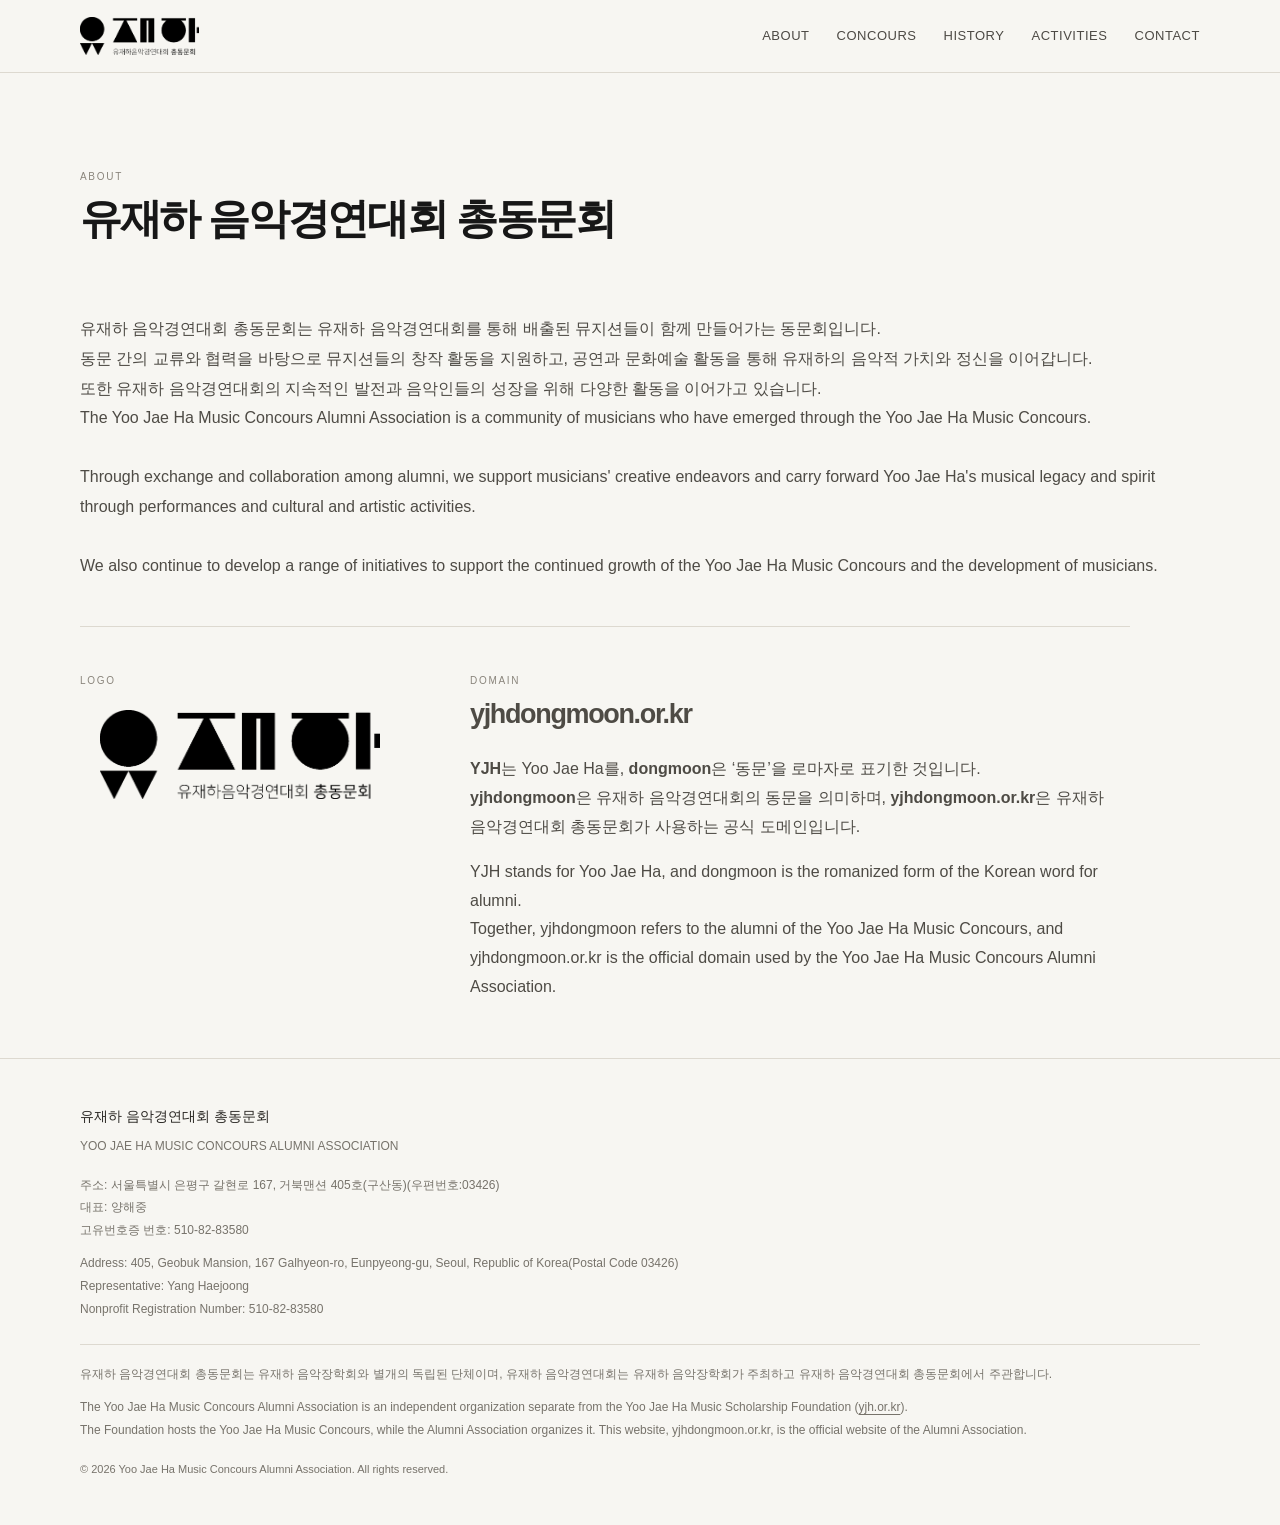
==== about.html @ 96e27803 "Update about.html" ====
<!doctype html><html lang="ko"><head><meta charset="utf-8"><meta name="viewport" content="width=device-width,initial-scale=1"><title>About | 유재하 음악경연대회 총동문회</title><meta name="description" content="유재하 음악경연대회 총동문회 공식 웹사이트"><link rel="stylesheet" href="style.css"></head><body><header class="site-header"><div class="container nav">
<a class="logo" href="index.html"><img src="images/logo.png" alt="유재하 음악경연대회 총동문회"></a>
<nav class="nav-links"><a href="about.html">ABOUT</a><a href="concours.html">CONCOURS</a><a href="history.html">HISTORY</a><a href="activities.html">ACTIVITIES</a><a href="contact.html">CONTACT</a></nav>
</div></header><main>
<section class="page-hero"><div class="container"><div class="eyebrow">ABOUT</div><h1 class="page-title">유재하 음악경연대회 총동문회</h1></div></section>
<section><div class="container"><div class="text">
<p>유재하 음악경연대회 총동문회는 유재하 음악경연대회를 통해 배출된 뮤지션들이 함께 만들어가는 동문회입니다.</p>
<p>동문 간의 교류와 협력을 바탕으로 뮤지션들의 창작 활동을 지원하고, 공연과 문화예술 활동을 통해 유재하의 음악적 가치와 정신을 이어갑니다.</p>
<p>또한 유재하 음악경연대회의 지속적인 발전과 음악인들의 성장을 위해 다양한 활동을 이어가고 있습니다.</p>
  <p>
  The Yoo Jae Ha Music Concours Alumni Association is a community of musicians who have emerged through the Yoo Jae Ha Music Concours.<br><br>
  Through exchange and collaboration among alumni, we support musicians' creative endeavors and carry forward Yoo Jae Ha's musical legacy and spirit through performances and cultural and artistic activities.<br><br>
  We also continue to develop a range of initiatives to support the continued growth of the Yoo Jae Ha Music Concours and the development of musicians.
</p>
</div>
  
<div class="identity">
  <div class="identity-logo">
    <div class="section-label">LOGO</div>
    <img src="images/logo.png" alt="유재하 음악경연대회 총동문회 로고">
  </div>
<div class="identity-copy">
  <div class="section-label">DOMAIN
  </div><h2>yjhdongmoon.or.kr</h2>
  
 <p><strong>YJH</strong>는 Yoo Jae Ha를, <strong>dongmoon</strong>은 ‘동문’을 로마자로 표기한 것입니다.
  <br>
  <strong>yjhdongmoon</strong>은 유재하 음악경연대회의 동문을 의미하며, <strong>yjhdongmoon.or.kr</strong>은 유재하 음악경연대회 총동문회가 사용하는 공식 도메인입니다.</p>
  <p>
  YJH stands for Yoo Jae Ha, and dongmoon is the romanized form of the
  Korean word for alumni.<br>
  Together, yjhdongmoon refers to the alumni of the Yoo Jae Ha Music Concours,
  and yjhdongmoon.or.kr is the official domain used by the Yoo Jae Ha Music
  Concours Alumni Association.
  </p>
</div></div></section>
  
</main><footer class="footer">
  <div class="container">
    <div class="footer-name">유재하 음악경연대회 총동문회</div>
    <div>YOO JAE HA MUSIC CONCOURS ALUMNI ASSOCIATION</div>

    <div class="footer-details">
      <div>주소: 서울특별시 은평구 갈현로 167, 거북맨션 405호(구산동)(우편번호:03426)</div>
      <div>대표: 양해중</div>
      <div>고유번호증 번호: 510-82-83580</div>
    </div>

    <div class="footer-details footer-details-en">
      <div>Address: 405, Geobuk Mansion, 167 Galhyeon-ro, Eunpyeong-gu, Seoul, Republic of Korea(Postal Code 03426)</div>
      <div>Representative: Yang Haejoong</div>
      <div>Nonprofit Registration Number: 510-82-83580</div>
    </div>

    <div class="footer-relationship">
      <p>
        유재하 음악경연대회 총동문회는 유재하 음악장학회와 별개의 독립된 단체이며,
        유재하 음악경연대회는 유재하 음악장학회가 주최하고 유재하 음악경연대회 총동문회에서 주관합니다.
      </p>
      <p>
        The Yoo Jae Ha Music Concours Alumni Association is an independent organization separate from the Yoo Jae Ha Music Scholarship Foundation
        (<a href="https://yjh.or.kr/">yjh.or.kr</a>).
        <br>
        The Foundation hosts the Yoo Jae Ha Music Concours, while the Alumni Association organizes it. This website, yjhdongmoon.or.kr, is the official website of the Alumni Association.
      </p>
    </div>

    <div class="footer-copyright">
      © 2026 Yoo Jae Ha Music Concours Alumni Association. All rights reserved.
    </div>
  </div>
</footer>
---- style.css ----
:root{--bg:#f7f6f2;--ink:#171717;--muted:#77736b;--line:#ddd9d0;--panel:#ece9e2}
*{box-sizing:border-box}html{scroll-behavior:smooth}
body{margin:0;background:var(--bg);color:var(--ink);font-family:-apple-system,BlinkMacSystemFont,"Apple SD Gothic Neo","Noto Sans KR","Malgun Gothic",sans-serif;line-height:1.8}
a{color:inherit;text-decoration:none}img{max-width:100%;display:block}
.container{width:min(1120px,90%);margin:auto}
.site-header{position:sticky;top:0;z-index:20;background:rgba(247,246,242,.94);backdrop-filter:blur(14px);border-bottom:1px solid var(--line)}
.nav{min-height:72px;display:flex;align-items:center;justify-content:space-between;gap:30px}
.logo img{height:38px;width:auto}.nav-links{display:flex;gap:27px;flex-wrap:wrap;font-size:13px;letter-spacing:.04em;color:#4d4a45}
.nav-links a:hover{color:#000}
.hero{min-height:calc(100vh - 72px);display:flex;align-items:center;position:relative;background-image:linear-gradient(rgba(0,0,0,.48),rgba(0,0,0,.58)),url("images/36th-group.jpg");background-size:cover;background-position:center}
.hero-inner{padding:100px 0;color:#fff}.hero-kicker{font-size:12px;letter-spacing:.18em;text-transform:uppercase;margin-bottom:24px;opacity:.86}
.hero h1{font-size:clamp(40px,6vw,78px);line-height:1.08;letter-spacing:-.065em;margin:0 0 16px;font-weight:700}
.english{font-size:13px;letter-spacing:.12em;opacity:.9;margin-bottom:30px}.official{display:inline-block;border:1px solid rgba(255,255,255,.72);padding:7px 13px;border-radius:999px;font-size:11px}
.page-hero{padding:95px 0 30px;border-bottom:0}
.eyebrow,.section-label{font-size:10px;letter-spacing:.17em;color:#8a857c;margin-bottom: 0.5rem;text-transform:uppercase}
h1.page-title{font-size:clamp(30px,4vw,48px);letter-spacing:-.055em;line-height:1.2;margin:0}
h2{font-size:27px;letter-spacing:-.05em;line-height:1.25;margin:0 0 24px}
h3{font-size:19px;line-height:1.35;margin:0 0 14px}
section{padding:40px 0;border-bottom:1px solid var(--line)}
.lead{max-width:800px;font-size:18px;color:#4e4b45}.text{max-width:none;color:#4e4b45}.text p{margin:0;}

.identity-logo{
  display:block;
  background:transparent;
  border:0;
  padding:0;
}

.identity-logo .section-label{
  margin-bottom:20px;
}

.identity-logo img{
  width:280px;
  height:auto;
  margin:0 auto;
}

.identity-card{padding:28px;background:var(--panel)}.identity-card img{width:170px;margin:auto}.identity-copy{color:#4e4b45}
.fact-grid{display:grid;grid-template-columns:repeat(3,1fr);gap:16px;margin-top:40px}.fact{padding:24px;background:var(--panel)}.fact strong{display:block;font-size:28px;margin-bottom:5px}
.cards{display:grid;grid-template-columns:repeat(3,1fr);gap:18px;margin-top:40px}.card{padding:26px;background:#fff;border:1px solid var(--line)}.card p{color:#65615a;font-size:14px}
.archive-note {
  margin-top: 35px;
  padding: 26px;
  background: var(--panel);
  color: #5b5750;
}
.button{display:inline-block;margin-top:18px;padding:10px 16px;border:1px solid #bbb6ac;border-radius:999px;font-size:13px}
.activity{padding:45px 0;border-top:1px solid #cfcac0}.activity:first-child{border-top:0}
.poster-grid{
  display:grid;
  grid-template-columns:repeat(3,minmax(0,1fr));
  gap:18px;
  width:100%;
  margin-top:25px;
}

.poster-grid img{
  width:100%;
  aspect-ratio:1 / 1;
  object-fit:cover;
  object-position:top;
}
.youtube{display:grid;grid-template-columns:repeat(2,1fr);gap:18px;margin-top:25px}.youtube iframe{width:100%;aspect-ratio:16/9;border:0}
.instagram-box{padding:32px;background:var(--panel);margin-top:35px}.instagram-placeholder{border:1px dashed #aaa397;padding:42px;text-align:center;color:#6e6961}
.contact-list{max-width:800px;border-top:1px solid #cfcac0}.contact-item{display:grid;grid-template-columns:150px 1fr;gap:20px;padding:20px 0;border-bottom:1px solid #cfcac0}
.contact-label{color:#888178;font-size:12px;letter-spacing:.08em}.contact-value{font-size:15px}
.footer{padding:45px 0;color:#77736b;font-size:12px}.footer-name{color:#282622;font-size:14px;margin-bottom:7px}
@media(max-width:760px){
.nav{padding:16px 0;align-items:flex-start;flex-direction:column}
.nav-links{gap:13px 18px}
.hero{min-height:78vh}
.hero-inner{padding:75px 0}
  
section{padding:40px 0}

.fact-grid,.cards{grid-template-columns:1fr}
.poster-grid,.youtube{grid-template-columns:1fr}
.contact-item{grid-template-columns:1fr;gap:4px}
}

/* V5 refinements */
.page-hero{border-bottom:0}
h1.page-title{font-size:clamp(27px,3.4vw,42px)}
.text,.identity-copy,.archive-note,.activity,.contact-list{word-break:keep-all;overflow-wrap:break-word}
.fact-grid.two{grid-template-columns:repeat(2,1fr)}
.project-lines p {
  display: grid;
  grid-template-columns: 120px 1fr;
  align-items: baseline;
  margin: 0 0 8px;
}

.project-lines strong {
  display: block;
  font-size: inherit;
  letter-spacing: .08em;
  color: #888178;
  font-weight: 600;
}
.activity{border-top:0}

/* ========================================
   PAGE-SPECIFIC REFINEMENTS
   ======================================== */

/* ABOUT */
.text{
  max-width:none;
}

.identity{
  display:grid;
  grid-template-columns:320px 1fr;
  gap:70px;
  align-items:start;
  max-width:1050px;
  margin-top:45px;
  padding-top:45px;
  border-top:1px solid var(--line);
}

.identity-logo{
  display:flex;
  flex-direction:column;
  align-items:center;
  justify-content:center;
  background:transparent;
  border:0;
  padding:0;
}

.identity-logo .section-label{
  align-self:flex-start;
  margin-bottom:20px;
}

.identity-logo img{
  width:280px;
  height:auto;
}


/* CONCOURS */
.concours-content{
  max-width:1050px;
}

.concours-content p{
  margin:0 0 18px;
}

.concours-content p.space-after{
  margin-bottom:30px;
}

.concours-content p:last-child{
  margin-bottom:0;
}


/* HISTORY */
.history-content {
  max-width: 1050px;
  padding-top: 50px;
}

.history-content p{
  margin:0 0 18px;
}

.history-content p.space-after{
  margin-bottom:30px;
}

.history-content p:last-child{
  margin-bottom:0;
}

.history-summary {
  max-width: nonepx;
  padding-top: 50px !important;
}

.history-summary p {
  margin: 0 0 18px;
}

.history-summary p.space-after {
  margin-bottom: 30px;
}

.history-summary p:last-child {
  margin-bottom: 0;
}

/* ACTIVITIES */
.activity + .activity{
  border-top:1px solid var(--line);
  padding-top:45px;
  margin-top:45px;
}


/* CONTACT */
.contact-list{
  margin-bottom:70px;
}

@media(max-width:760px){
  .fact-grid.two{
    grid-template-columns:1fr;
  }

  .page-hero{
    padding:78px 0 30px;
  }

  .identity{
    grid-template-columns:1fr;
    gap:35px;
    max-width:100%;
    margin-top:35px;
    padding-top:35px;
  }

  .identity-logo{
    align-items:flex-start;
  }

  .identity-logo img{
    width:260px;
    margin:auto;
  }

.text,
.concours-content,
.history-content,
.history-summary {
  max-width: 100%;
}
}


/* V6: Korean text wraps by words, with natural mobile line breaks. */
.text p, .project-lines p, .identity-copy p, .history-content p, .concours-content p { word-break: keep-all; overflow-wrap: break-word; }
.about-compact, .text { line-height: 1.85; }
/* FOOTER: organization details */
.footer-details {
  margin-top: 16px;
  line-height: 1.9;
  overflow-wrap: anywhere;
}

.footer-details-en {
  margin-top: 10px;
}

.footer-relationship {
  margin-top: 24px;
  padding-top: 18px;
  border-top: 1px solid var(--line);
  font-size: 12px;
  line-height: 1.9;
  overflow-wrap: anywhere;
}

.footer-relationship p {
  margin: 0 0 10px;
}

.footer-relationship p:last-child {
  margin-bottom: 0;
}

.footer-relationship a {
  text-decoration: underline;
  text-underline-offset: 3px;
}

.footer-copyright {
  margin-top: 18px;
  font-size: 11px;
}

@media (max-width: 760px) {
  .footer {
    padding: 35px 0;
  }

  .footer-details,
  .footer-relationship {
    overflow-wrap: anywhere;
    word-break: normal;
  }
}
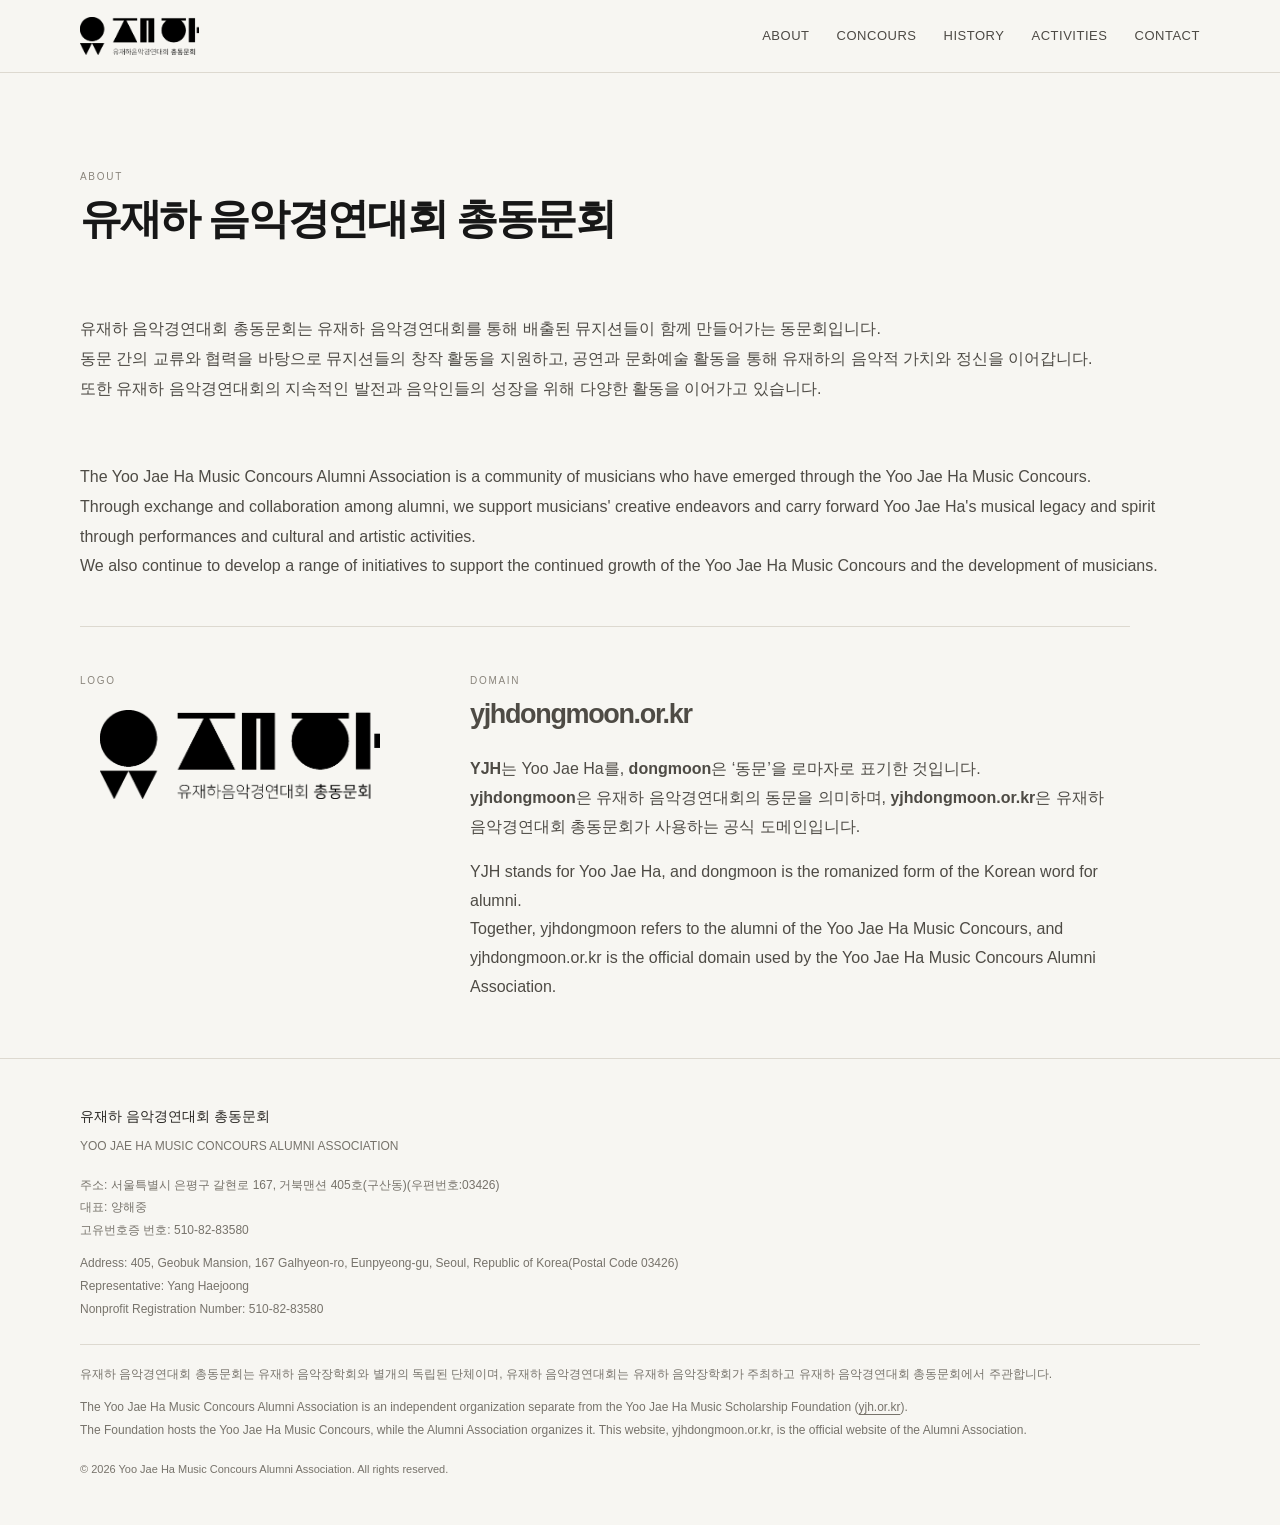
==== commit 293dd430: "Update about.html" ====
--- a/about.html
+++ b/about.html
@@ -7,9 +7,9 @@
 <p>유재하 음악경연대회 총동문회는 유재하 음악경연대회를 통해 배출된 뮤지션들이 함께 만들어가는 동문회입니다.</p>
 <p>동문 간의 교류와 협력을 바탕으로 뮤지션들의 창작 활동을 지원하고, 공연과 문화예술 활동을 통해 유재하의 음악적 가치와 정신을 이어갑니다.</p>
 <p>또한 유재하 음악경연대회의 지속적인 발전과 음악인들의 성장을 위해 다양한 활동을 이어가고 있습니다.</p>
-  <p>
-  The Yoo Jae Ha Music Concours Alumni Association is a community of musicians who have emerged through the Yoo Jae Ha Music Concours.<br><br>
-  Through exchange and collaboration among alumni, we support musicians' creative endeavors and carry forward Yoo Jae Ha's musical legacy and spirit through performances and cultural and artistic activities.<br><br>
+  <br><br>
+  The Yoo Jae Ha Music Concours Alumni Association is a community of musicians who have emerged through the Yoo Jae Ha Music Concours.<br>
+  Through exchange and collaboration among alumni, we support musicians' creative endeavors and carry forward Yoo Jae Ha's musical legacy and spirit through performances and cultural and artistic activities.<br>
   We also continue to develop a range of initiatives to support the continued growth of the Yoo Jae Ha Music Concours and the development of musicians.
 </p>
 </div>
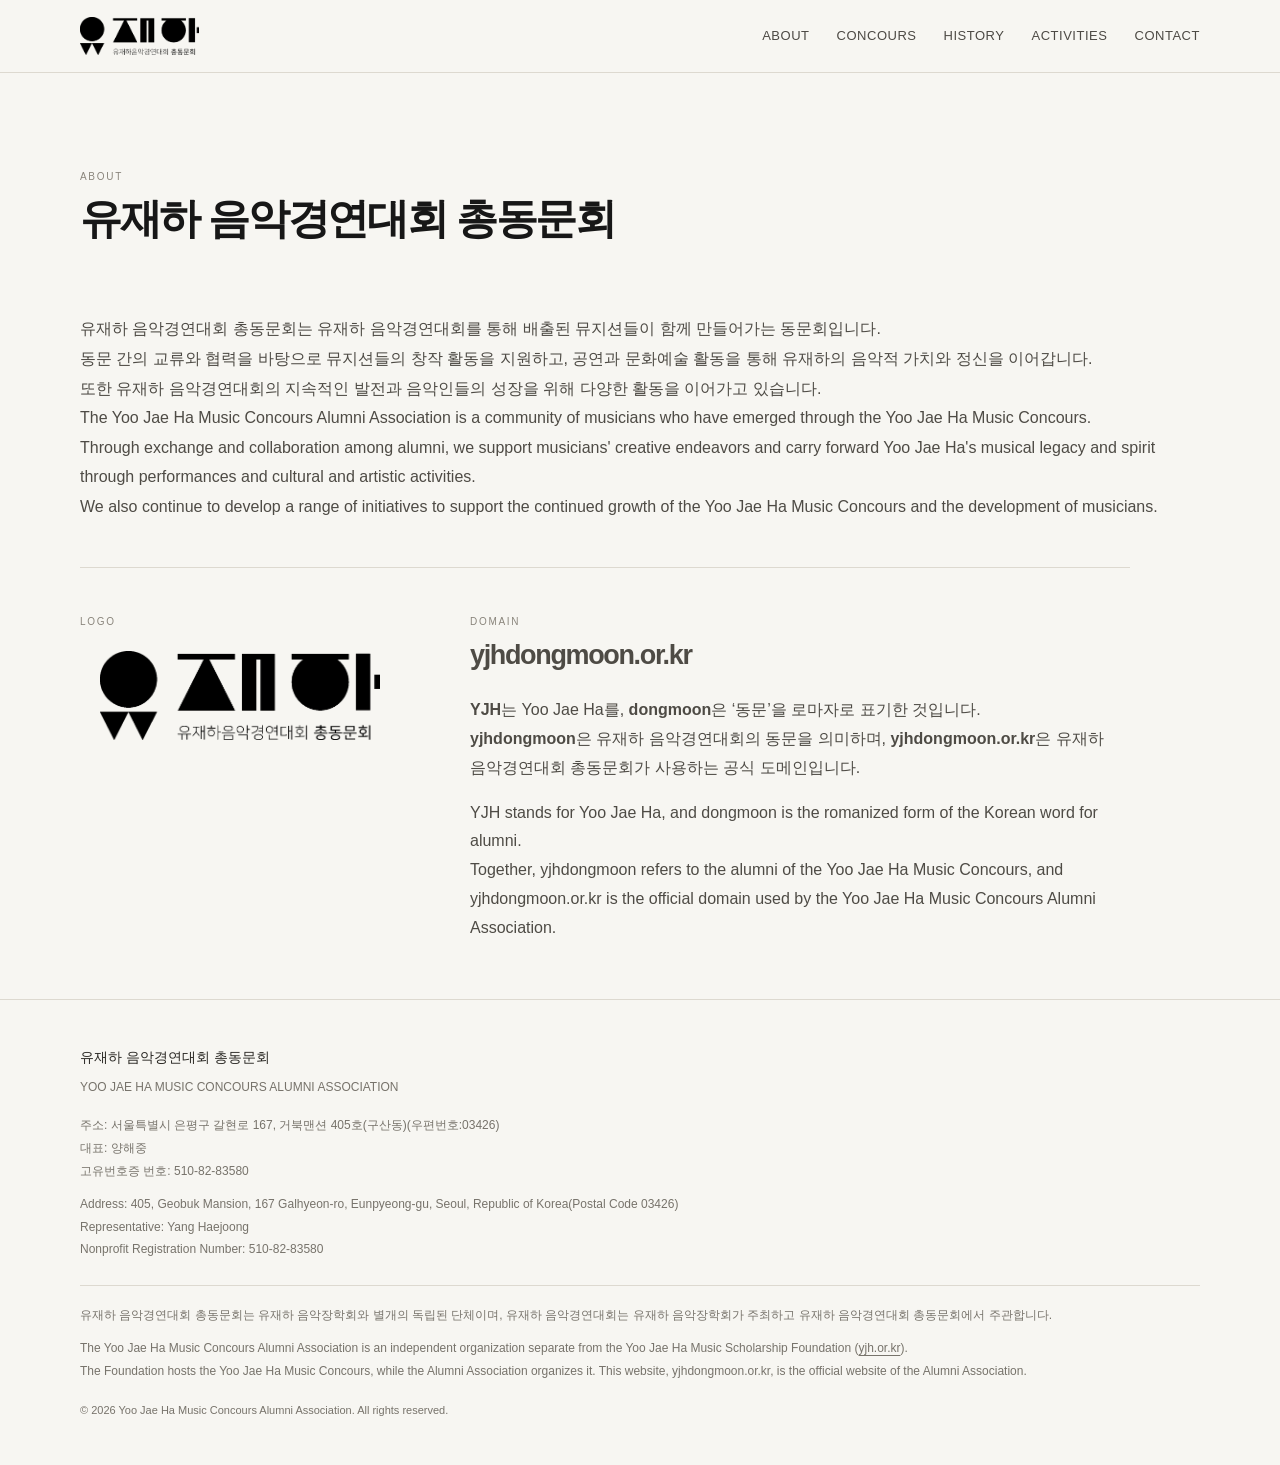
==== commit 50b38847: "Update about.html" ====
--- a/about.html
+++ b/about.html
@@ -7,7 +7,7 @@
 <p>유재하 음악경연대회 총동문회는 유재하 음악경연대회를 통해 배출된 뮤지션들이 함께 만들어가는 동문회입니다.</p>
 <p>동문 간의 교류와 협력을 바탕으로 뮤지션들의 창작 활동을 지원하고, 공연과 문화예술 활동을 통해 유재하의 음악적 가치와 정신을 이어갑니다.</p>
 <p>또한 유재하 음악경연대회의 지속적인 발전과 음악인들의 성장을 위해 다양한 활동을 이어가고 있습니다.</p>
-  <br><br>
+ <p class="english-text">
   The Yoo Jae Ha Music Concours Alumni Association is a community of musicians who have emerged through the Yoo Jae Ha Music Concours.<br>
   Through exchange and collaboration among alumni, we support musicians' creative endeavors and carry forward Yoo Jae Ha's musical legacy and spirit through performances and cultural and artistic activities.<br>
   We also continue to develop a range of initiatives to support the continued growth of the Yoo Jae Ha Music Concours and the development of musicians.
@@ -26,7 +26,7 @@
  <p><strong>YJH</strong>는 Yoo Jae Ha를, <strong>dongmoon</strong>은 ‘동문’을 로마자로 표기한 것입니다.
   <br>
   <strong>yjhdongmoon</strong>은 유재하 음악경연대회의 동문을 의미하며, <strong>yjhdongmoon.or.kr</strong>은 유재하 음악경연대회 총동문회가 사용하는 공식 도메인입니다.</p>
-  <p>
+ <p class="english-text">
   YJH stands for Yoo Jae Ha, and dongmoon is the romanized form of the
   Korean word for alumni.<br>
   Together, yjhdongmoon refers to the alumni of the Yoo Jae Ha Music Concours,
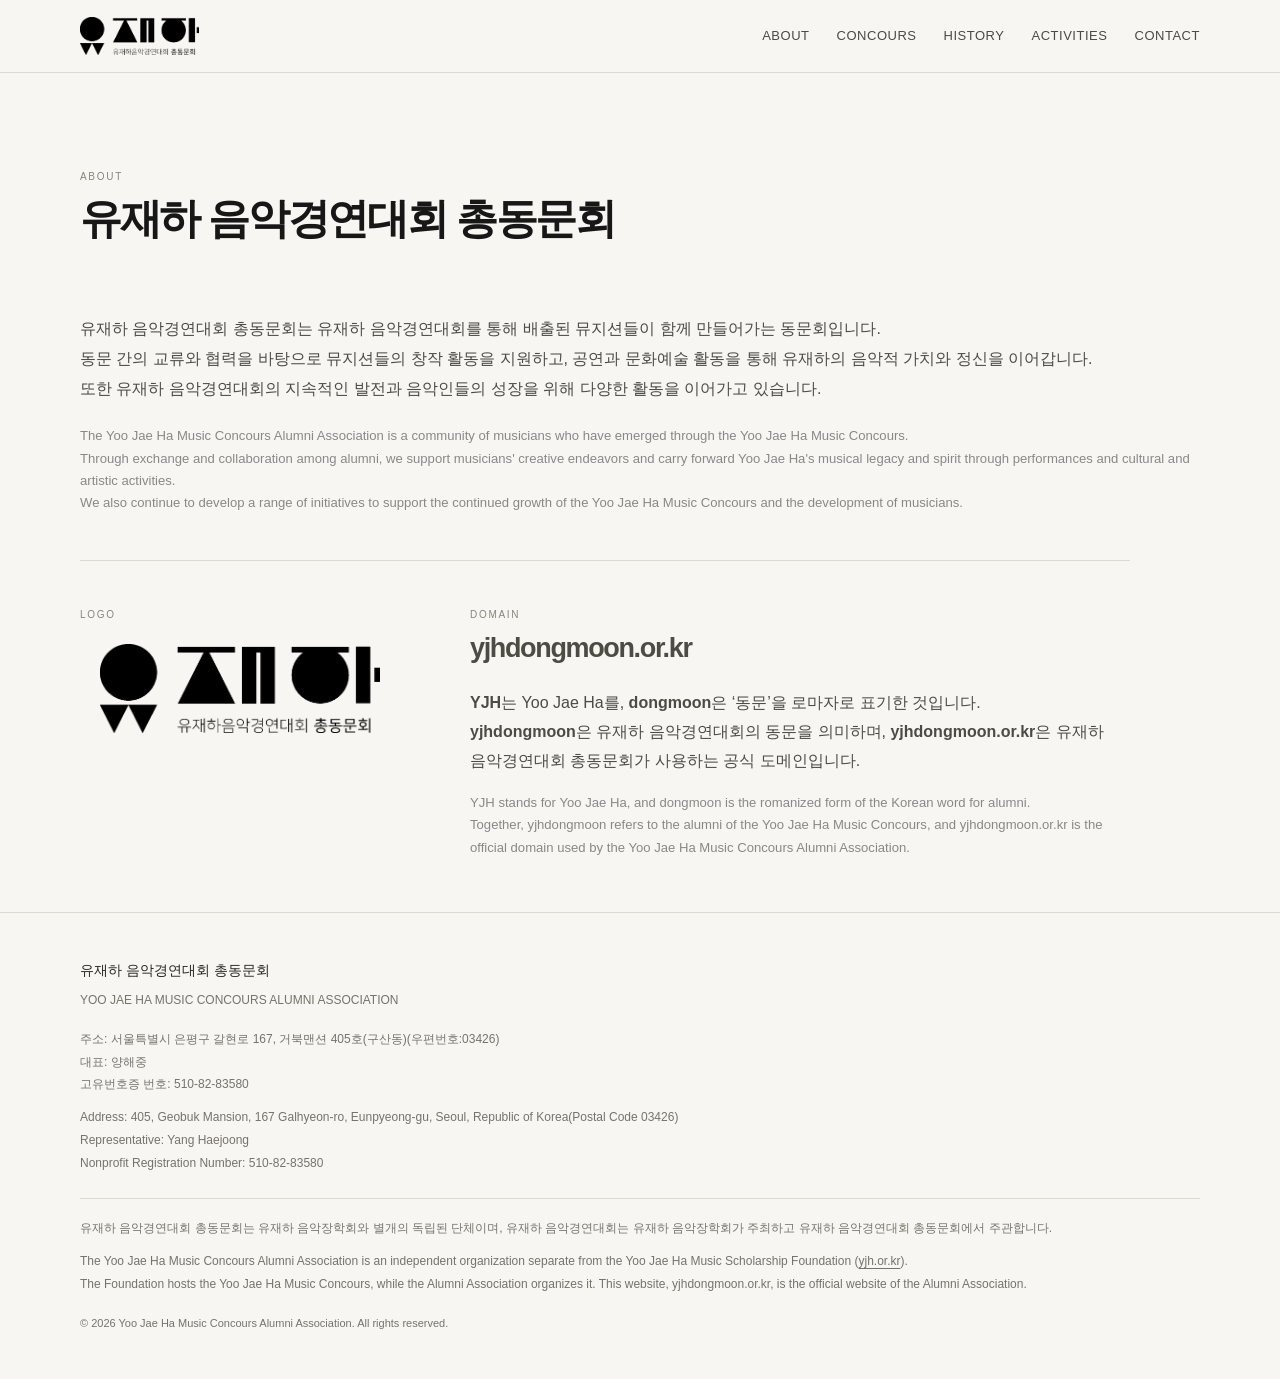
==== commit 91ddd7a5: "Update about.html" ====
--- a/about.html
+++ b/about.html
@@ -8,7 +8,7 @@
 <p>동문 간의 교류와 협력을 바탕으로 뮤지션들의 창작 활동을 지원하고, 공연과 문화예술 활동을 통해 유재하의 음악적 가치와 정신을 이어갑니다.</p>
 <p>또한 유재하 음악경연대회의 지속적인 발전과 음악인들의 성장을 위해 다양한 활동을 이어가고 있습니다.</p>
  <p class="english-text">
-  The Yoo Jae Ha Music Concours Alumni Association is a community of musicians who have emerged through the Yoo Jae Ha Music Concours.<br>
+  <br>The Yoo Jae Ha Music Concours Alumni Association is a community of musicians who have emerged through the Yoo Jae Ha Music Concours.<br>
   Through exchange and collaboration among alumni, we support musicians' creative endeavors and carry forward Yoo Jae Ha's musical legacy and spirit through performances and cultural and artistic activities.<br>
   We also continue to develop a range of initiatives to support the continued growth of the Yoo Jae Ha Music Concours and the development of musicians.
 </p>
--- a/style.css
+++ b/style.css
@@ -295,3 +295,8 @@
     word-break: normal;
   }
 }
+.english-text {
+  font-size: 0.82em;
+  color: #888888;
+  line-height: 1.7;
+}
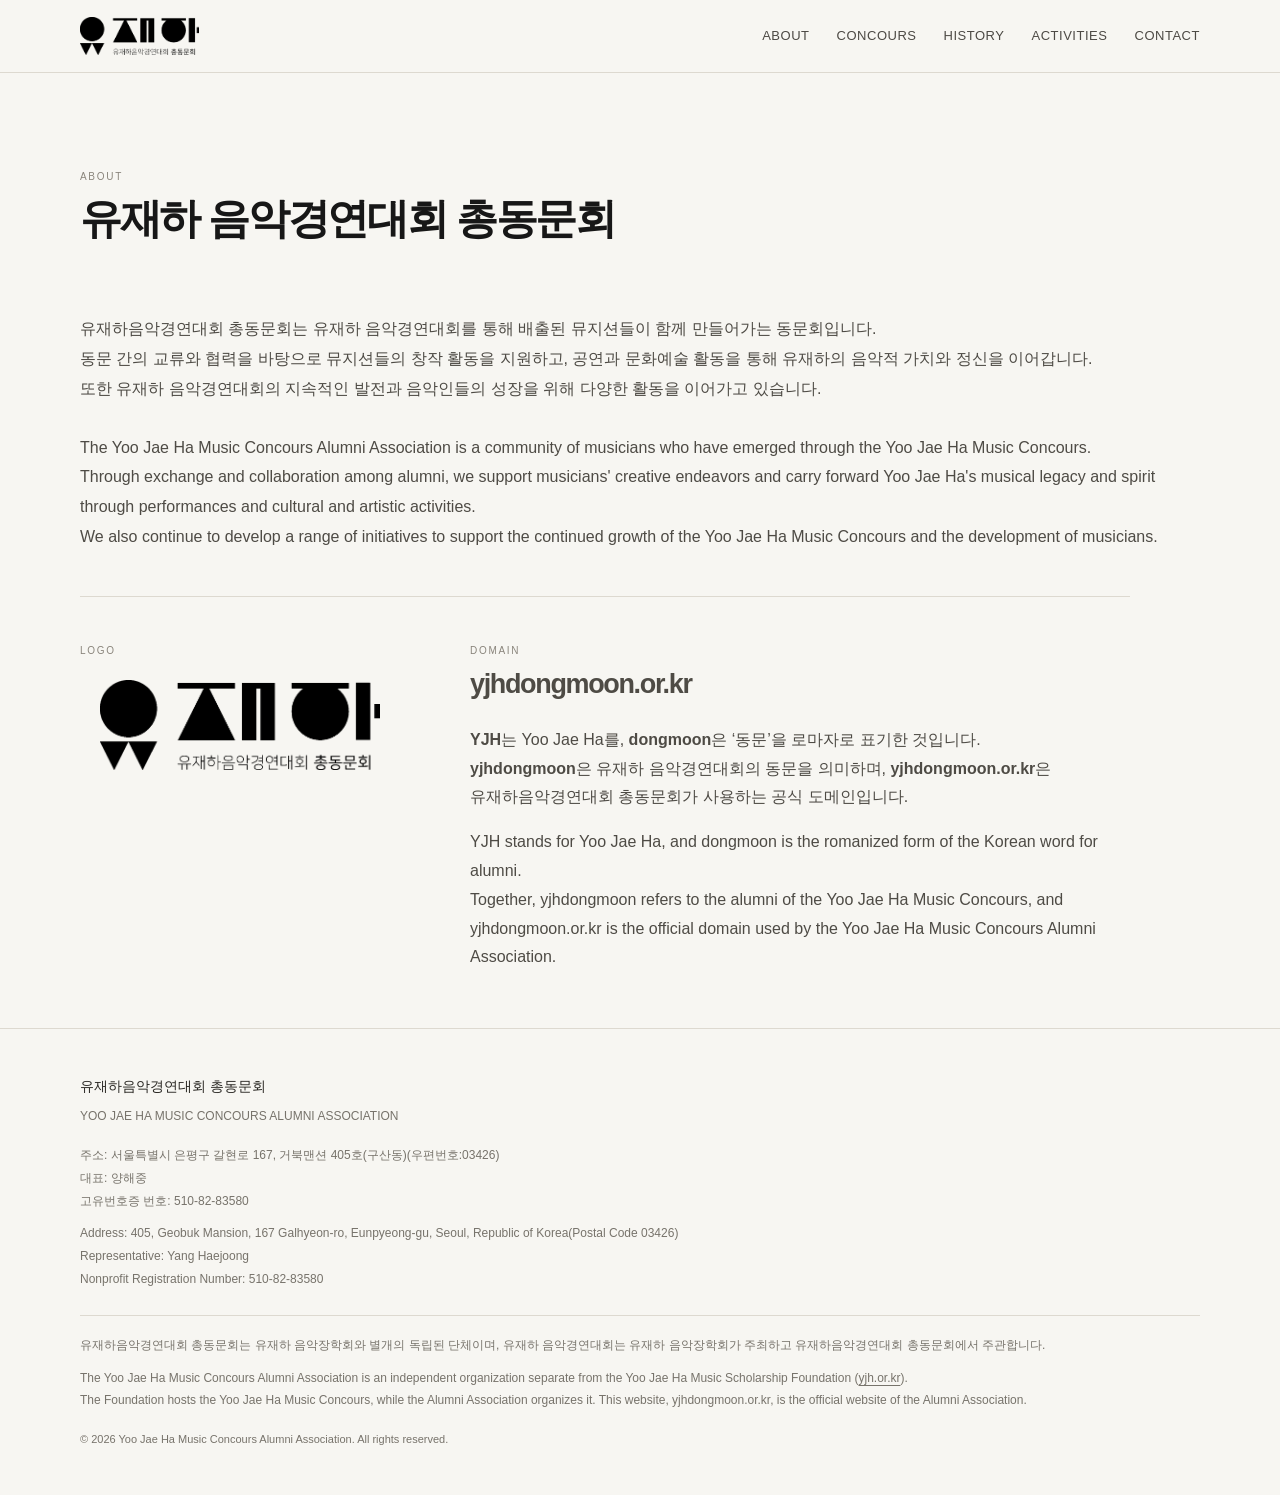
==== commit 06b2133c: "Update about.html" ====
--- a/about.html
+++ b/about.html
@@ -4,7 +4,7 @@
 </div></header><main>
 <section class="page-hero"><div class="container"><div class="eyebrow">ABOUT</div><h1 class="page-title">유재하 음악경연대회 총동문회</h1></div></section>
 <section><div class="container"><div class="text">
-<p>유재하 음악경연대회 총동문회는 유재하 음악경연대회를 통해 배출된 뮤지션들이 함께 만들어가는 동문회입니다.</p>
+<p>유재하음악경연대회 총동문회는 유재하 음악경연대회를 통해 배출된 뮤지션들이 함께 만들어가는 동문회입니다.</p>
 <p>동문 간의 교류와 협력을 바탕으로 뮤지션들의 창작 활동을 지원하고, 공연과 문화예술 활동을 통해 유재하의 음악적 가치와 정신을 이어갑니다.</p>
 <p>또한 유재하 음악경연대회의 지속적인 발전과 음악인들의 성장을 위해 다양한 활동을 이어가고 있습니다.</p>
  <p class="english-text">
@@ -25,7 +25,7 @@
   
  <p><strong>YJH</strong>는 Yoo Jae Ha를, <strong>dongmoon</strong>은 ‘동문’을 로마자로 표기한 것입니다.
   <br>
-  <strong>yjhdongmoon</strong>은 유재하 음악경연대회의 동문을 의미하며, <strong>yjhdongmoon.or.kr</strong>은 유재하 음악경연대회 총동문회가 사용하는 공식 도메인입니다.</p>
+  <strong>yjhdongmoon</strong>은 유재하 음악경연대회의 동문을 의미하며, <strong>yjhdongmoon.or.kr</strong>은 유재하음악경연대회 총동문회가 사용하는 공식 도메인입니다.</p>
  <p class="english-text">
   YJH stands for Yoo Jae Ha, and dongmoon is the romanized form of the
   Korean word for alumni.<br>
@@ -37,7 +37,7 @@
   
 </main><footer class="footer">
   <div class="container">
-    <div class="footer-name">유재하 음악경연대회 총동문회</div>
+    <div class="footer-name">유재하음악경연대회 총동문회</div>
     <div>YOO JAE HA MUSIC CONCOURS ALUMNI ASSOCIATION</div>
 
     <div class="footer-details">
@@ -54,8 +54,8 @@
 
     <div class="footer-relationship">
       <p>
-        유재하 음악경연대회 총동문회는 유재하 음악장학회와 별개의 독립된 단체이며,
-        유재하 음악경연대회는 유재하 음악장학회가 주최하고 유재하 음악경연대회 총동문회에서 주관합니다.
+        유재하음악경연대회 총동문회는 유재하 음악장학회와 별개의 독립된 단체이며,
+        유재하 음악경연대회는 유재하 음악장학회가 주최하고 유재하음악경연대회 총동문회에서 주관합니다.
       </p>
       <p>
         The Yoo Jae Ha Music Concours Alumni Association is an independent organization separate from the Yoo Jae Ha Music Scholarship Foundation
--- a/style.css
+++ b/style.css
@@ -294,9 +294,10 @@
     overflow-wrap: anywhere;
     word-break: normal;
   }
-}
-.english-text {
-  font-size: 0.82em;
-  color: #888888;
-  line-height: 1.7;
-}
+/* ABOUT: English text */
+.text p.english-text,
+.identity-copy p.english-text {
+  font-size: 13px !important;
+  color: #89857e !important;
+  line-height: 1.8;
+}
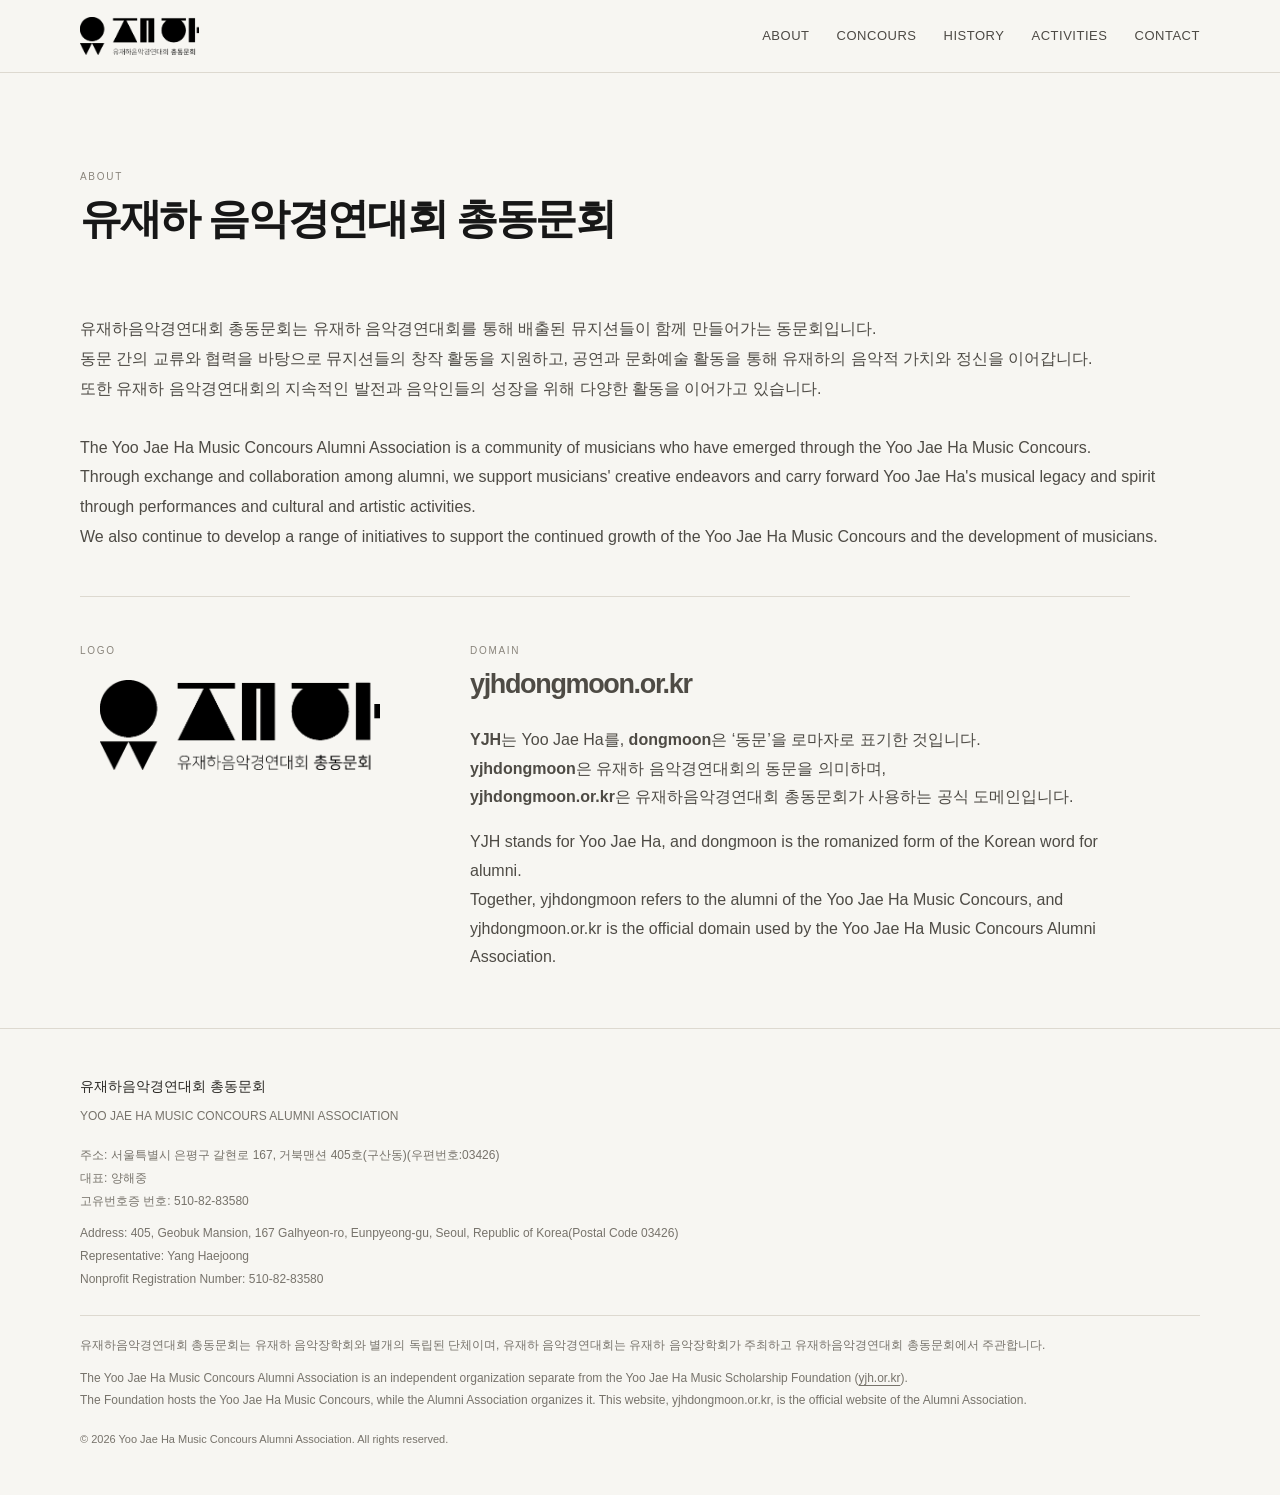
==== commit 8b188acf: "Update about.html" ====
--- a/about.html
+++ b/about.html
@@ -25,7 +25,7 @@
   
  <p><strong>YJH</strong>는 Yoo Jae Ha를, <strong>dongmoon</strong>은 ‘동문’을 로마자로 표기한 것입니다.
   <br>
-  <strong>yjhdongmoon</strong>은 유재하 음악경연대회의 동문을 의미하며, <strong>yjhdongmoon.or.kr</strong>은 유재하음악경연대회 총동문회가 사용하는 공식 도메인입니다.</p>
+  <strong>yjhdongmoon</strong>은 유재하 음악경연대회의 동문을 의미하며,<br><strong>yjhdongmoon.or.kr</strong>은 유재하음악경연대회 총동문회가 사용하는 공식 도메인입니다.</p>
  <p class="english-text">
   YJH stands for Yoo Jae Ha, and dongmoon is the romanized form of the
   Korean word for alumni.<br>
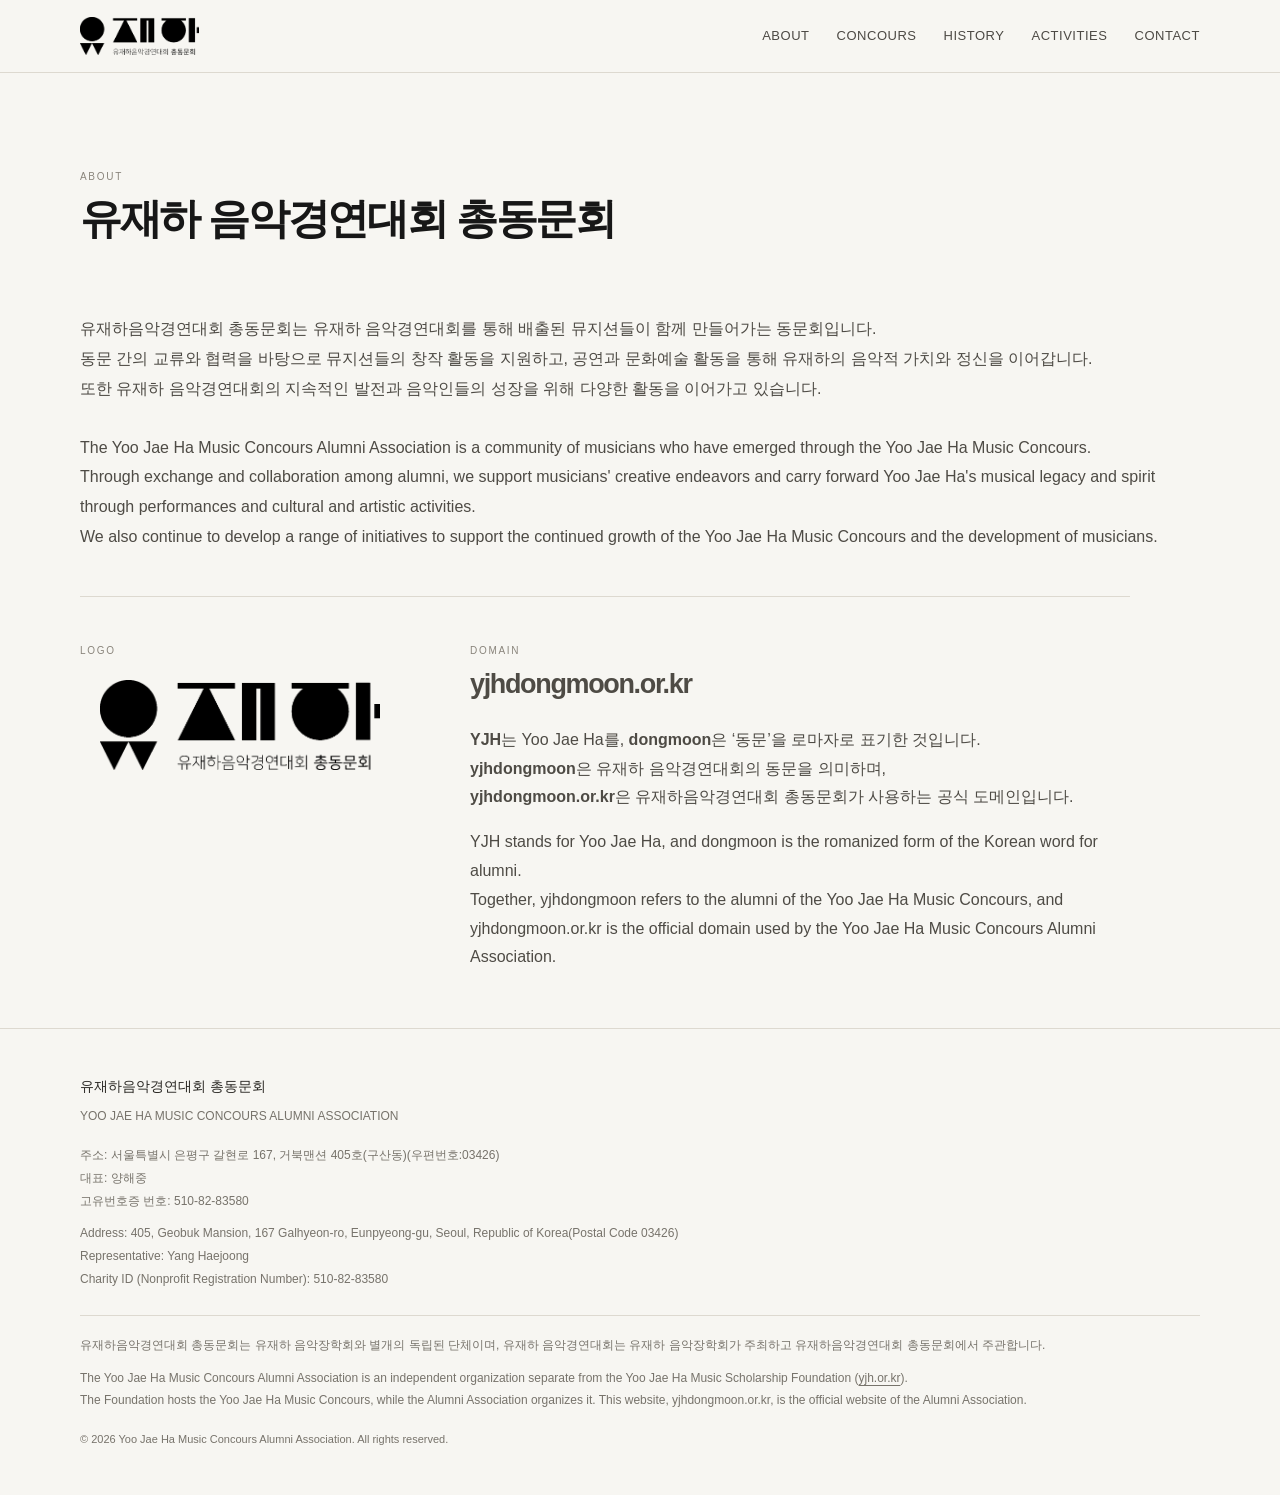
==== commit ee10c0c5: "Update about.html" ====
--- a/about.html
+++ b/about.html
@@ -49,7 +49,7 @@
     <div class="footer-details footer-details-en">
       <div>Address: 405, Geobuk Mansion, 167 Galhyeon-ro, Eunpyeong-gu, Seoul, Republic of Korea(Postal Code 03426)</div>
       <div>Representative: Yang Haejoong</div>
-      <div>Nonprofit Registration Number: 510-82-83580</div>
+      <div>Charity ID (Nonprofit Registration Number): 510-82-83580</div>
     </div>
 
     <div class="footer-relationship">
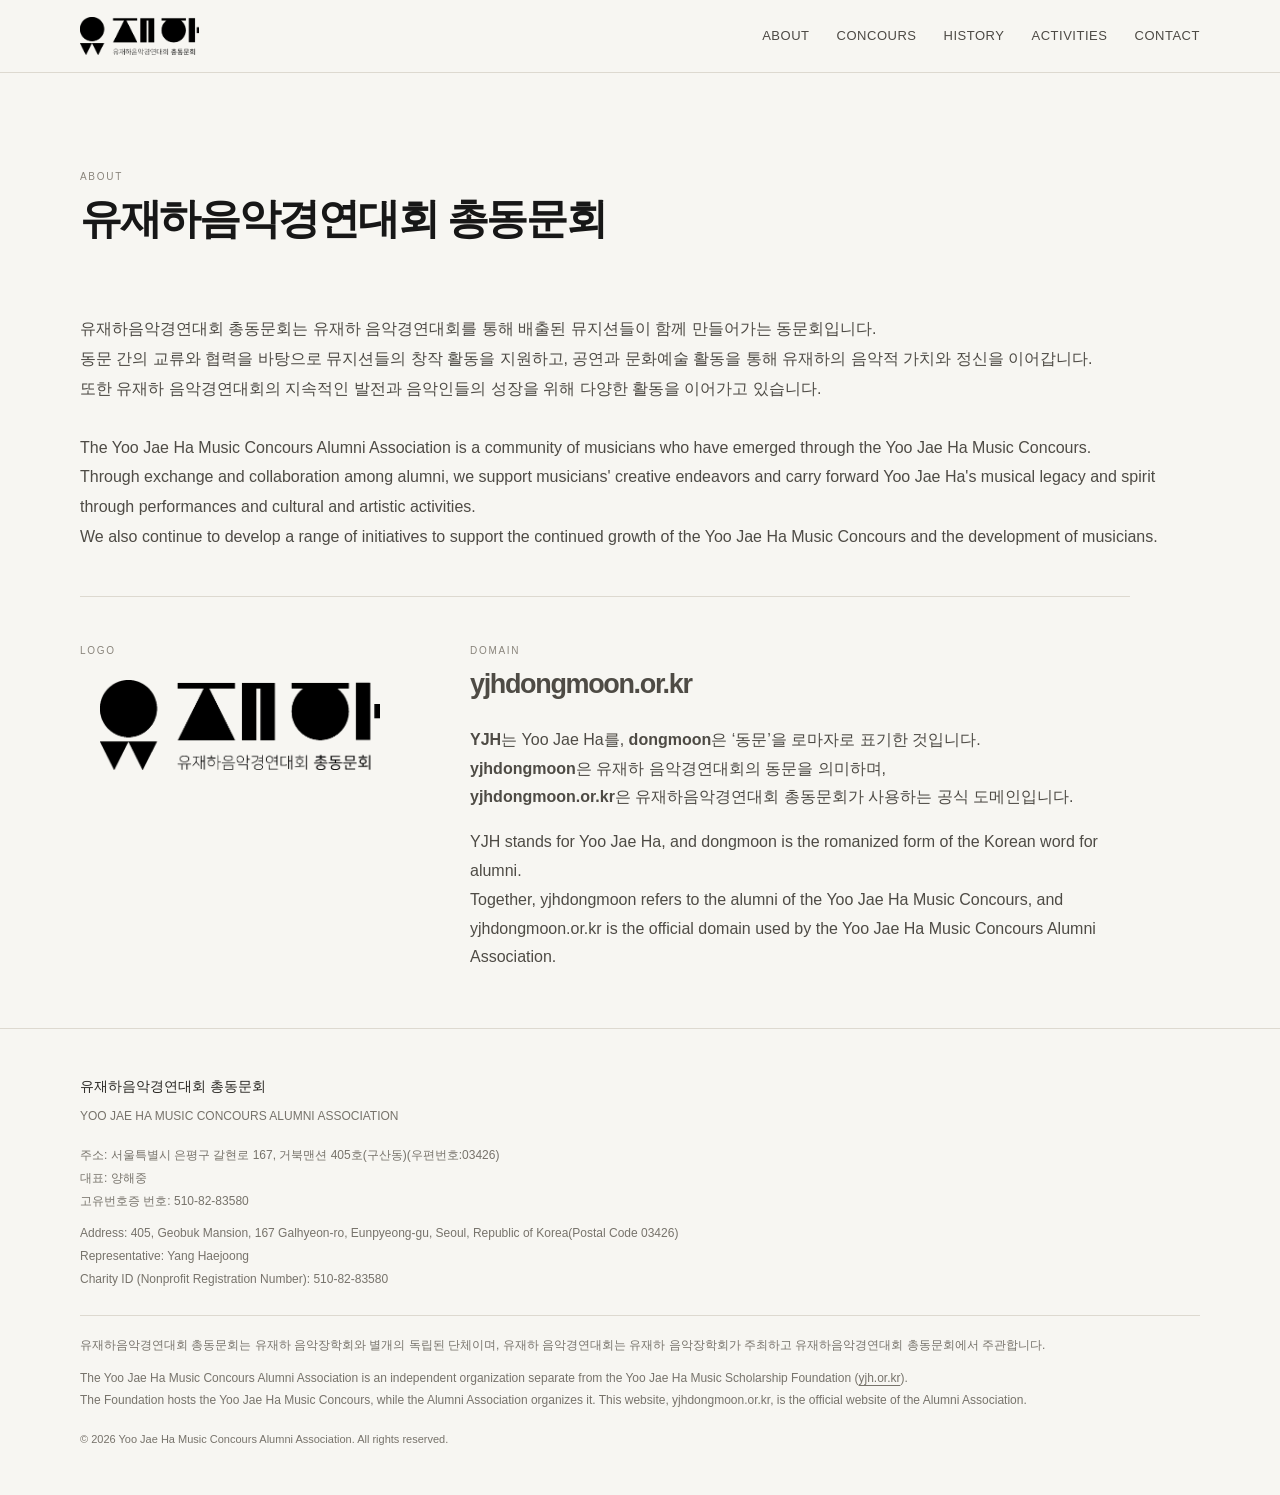
==== commit 1c7b2416: "Update about.html" ====
--- a/about.html
+++ b/about.html
@@ -1,8 +1,8 @@
-<!doctype html><html lang="ko"><head><meta charset="utf-8"><meta name="viewport" content="width=device-width,initial-scale=1"><title>About | 유재하 음악경연대회 총동문회</title><meta name="description" content="유재하 음악경연대회 총동문회 공식 웹사이트"><link rel="stylesheet" href="style.css"></head><body><header class="site-header"><div class="container nav">
-<a class="logo" href="index.html"><img src="images/logo.png" alt="유재하 음악경연대회 총동문회"></a>
+<!doctype html><html lang="ko"><head><meta charset="utf-8"><meta name="viewport" content="width=device-width,initial-scale=1"><title>About | 유재하음악경연대회 총동문회</title><meta name="description" content="유재하음악경연대회 총동문회 공식 웹사이트"><link rel="stylesheet" href="style.css"></head><body><header class="site-header"><div class="container nav">
+<a class="logo" href="index.html"><img src="images/logo.png" alt="유재하음악경연대회 총동문회"></a>
 <nav class="nav-links"><a href="about.html">ABOUT</a><a href="concours.html">CONCOURS</a><a href="history.html">HISTORY</a><a href="activities.html">ACTIVITIES</a><a href="contact.html">CONTACT</a></nav>
 </div></header><main>
-<section class="page-hero"><div class="container"><div class="eyebrow">ABOUT</div><h1 class="page-title">유재하 음악경연대회 총동문회</h1></div></section>
+<section class="page-hero"><div class="container"><div class="eyebrow">ABOUT</div><h1 class="page-title">유재하음악경연대회 총동문회</h1></div></section>
 <section><div class="container"><div class="text">
 <p>유재하음악경연대회 총동문회는 유재하 음악경연대회를 통해 배출된 뮤지션들이 함께 만들어가는 동문회입니다.</p>
 <p>동문 간의 교류와 협력을 바탕으로 뮤지션들의 창작 활동을 지원하고, 공연과 문화예술 활동을 통해 유재하의 음악적 가치와 정신을 이어갑니다.</p>
